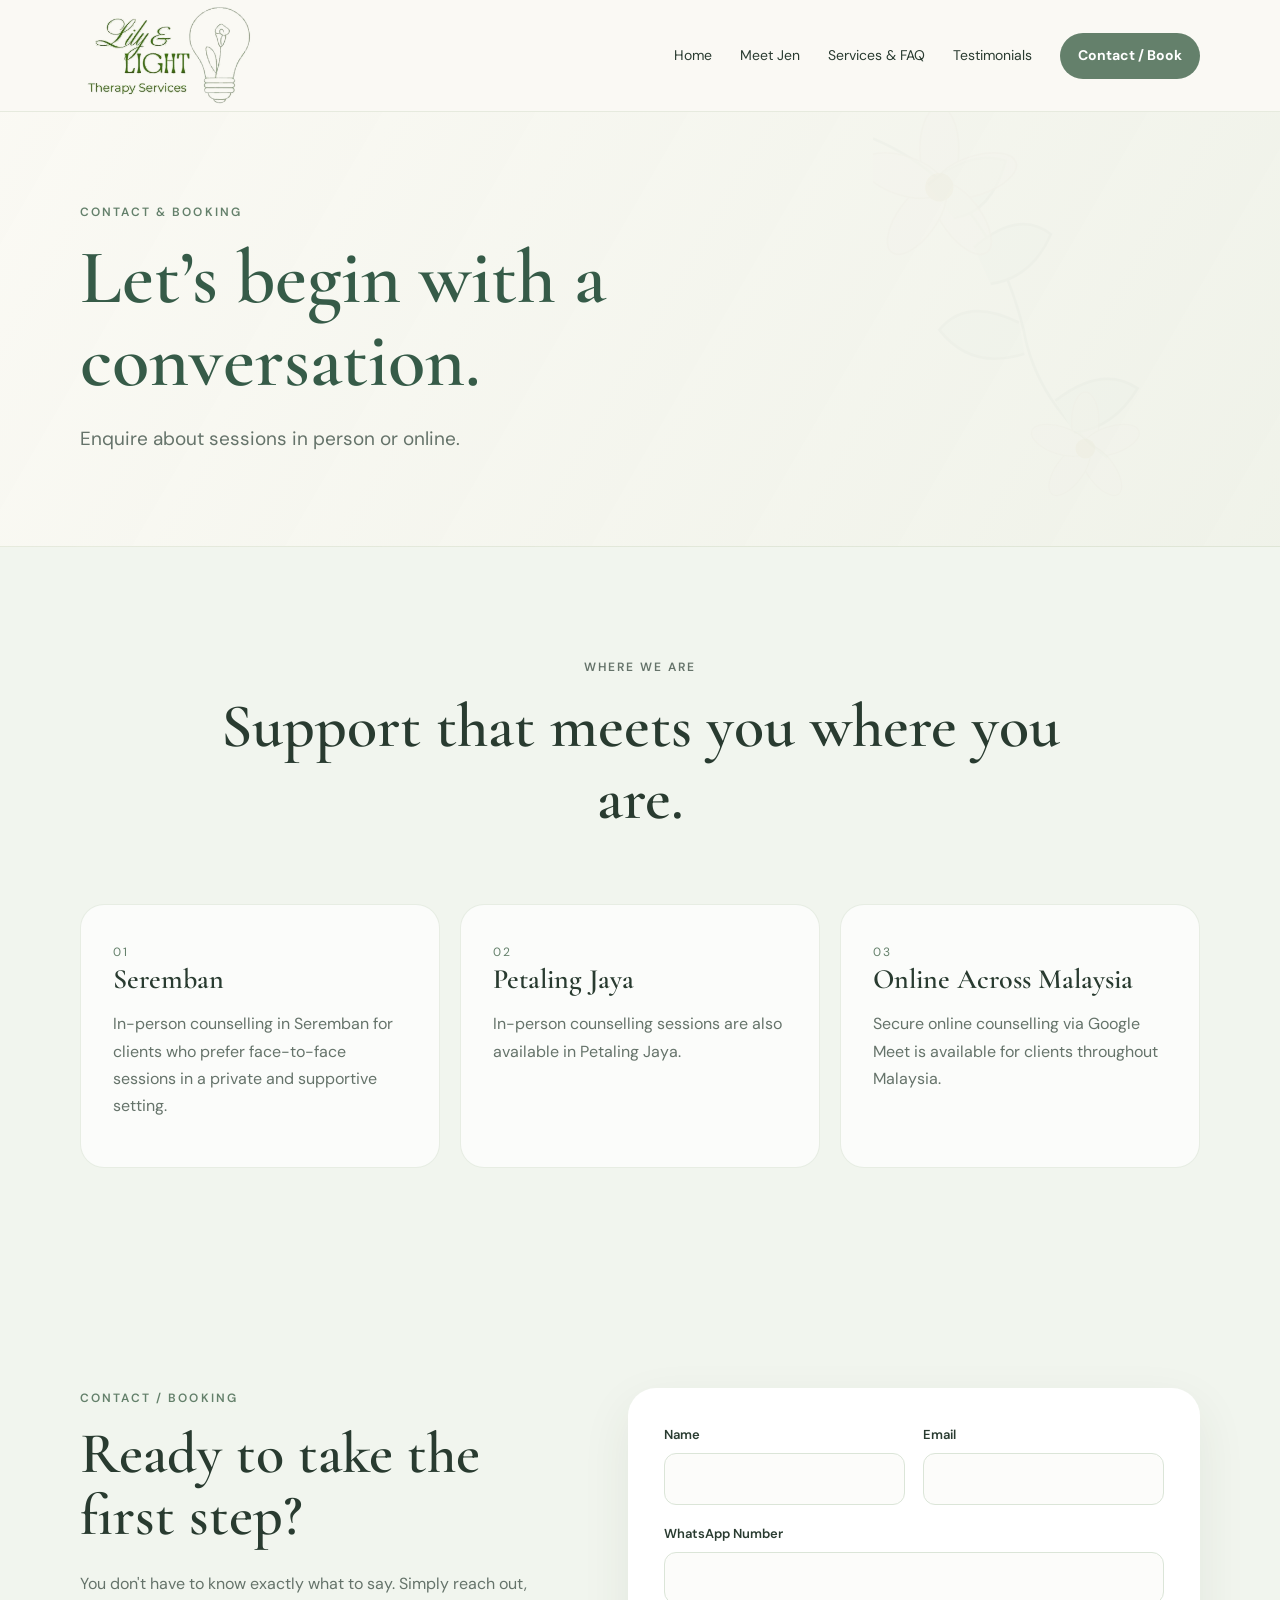
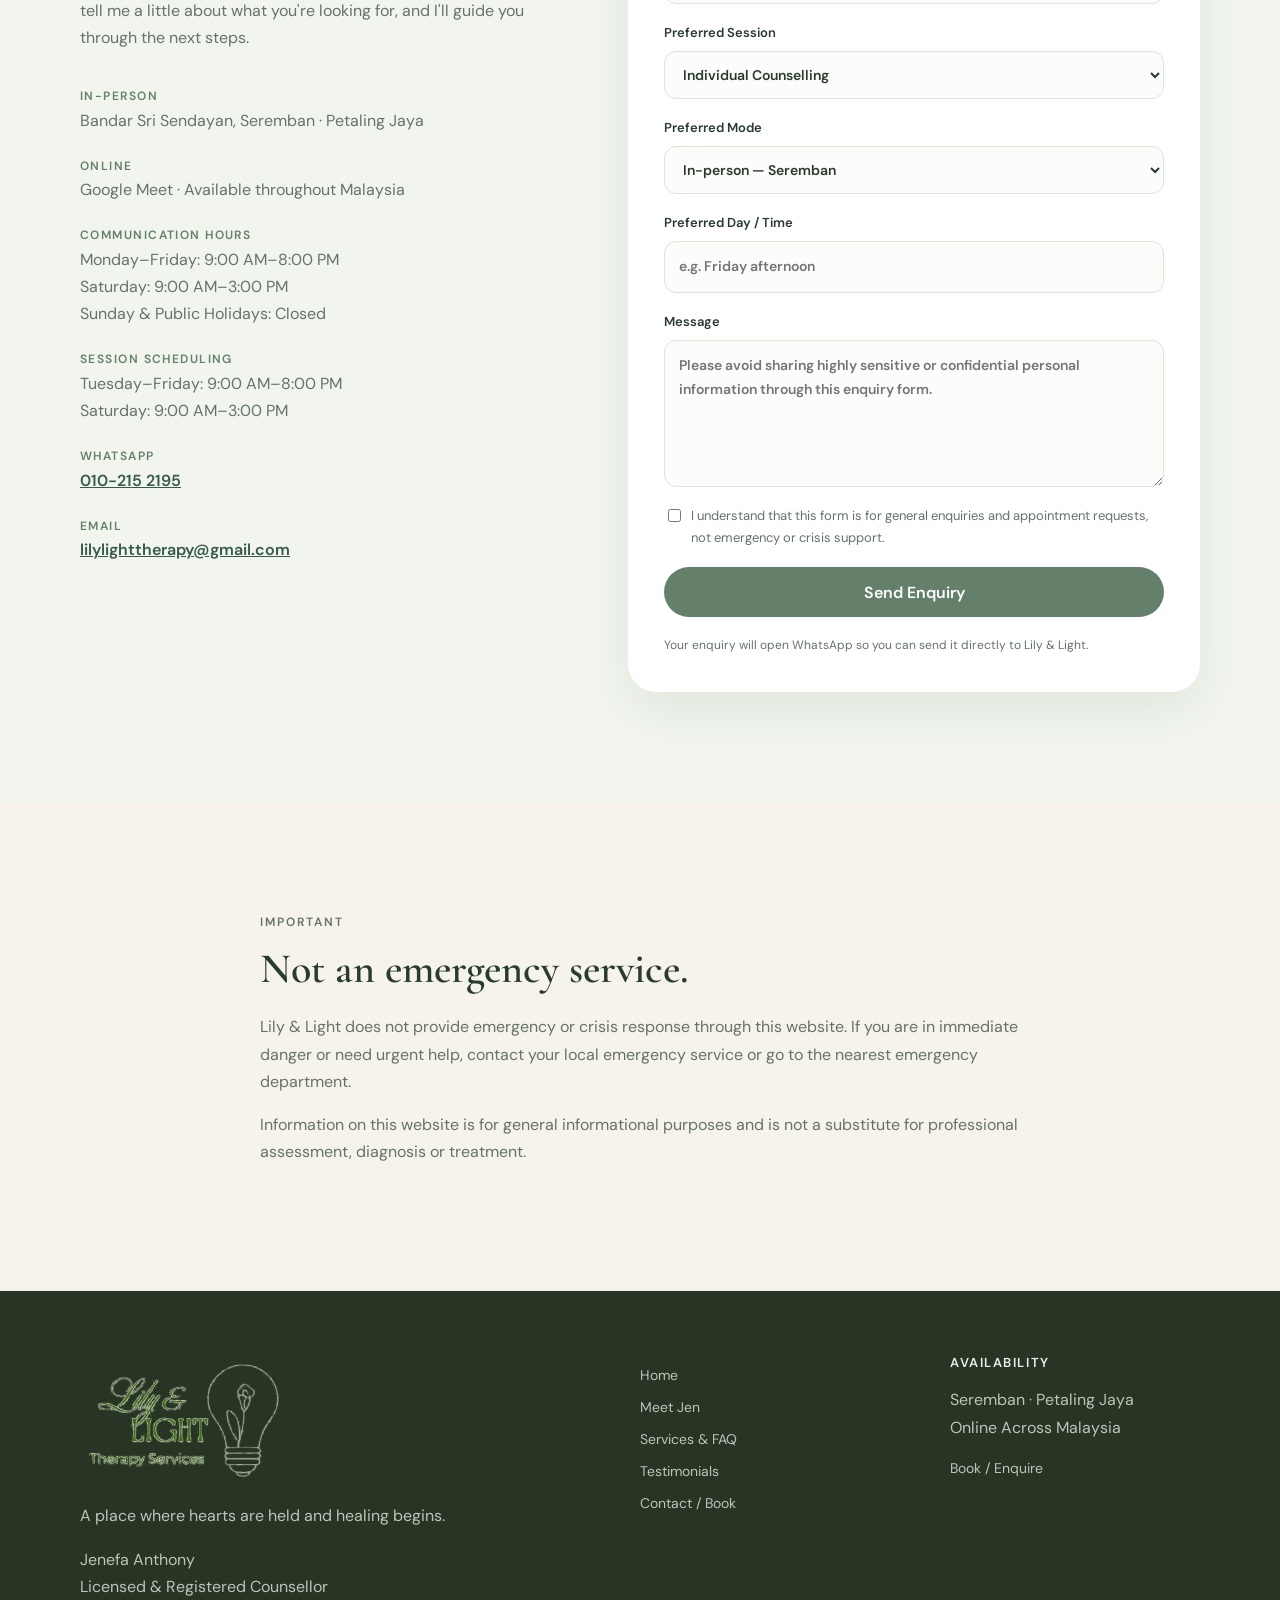
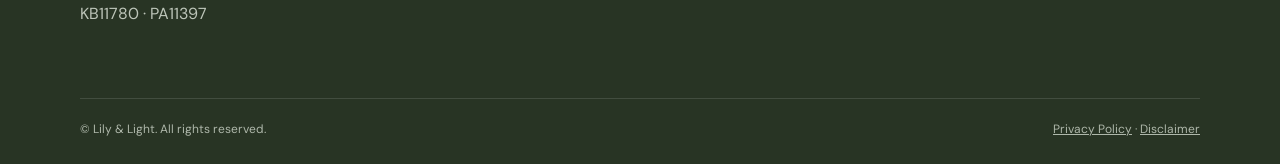
==== contact.html @ 7ad151fd "Multipages" ====
<!DOCTYPE html>

<html lang="en">
<head>
<meta charset="utf-8"/>
<meta content="width=device-width, initial-scale=1" name="viewport"/>
<meta content="Contact Lily &amp; Light Therapy Services for counselling in Seremban, Petaling Jaya or online across Malaysia." name="description"/>
<meta content="counselling Malaysia, counsellor Seremban, counsellor Petaling Jaya, online counselling Malaysia, couples counselling, Lily and Light" name="keywords"/>
<meta content="Lily &amp; Light" name="author"/>
<meta content="#55783c" name="theme-color"/>
<meta content="Contact &amp; Book | Lily &amp; Light Therapy Services" property="og:title"/>
<meta content="A place where hearts are held and healing begins." property="og:description"/>
<meta content="website" property="og:type"/>
<meta content="jenefa.jpg" property="og:image"/>
<title>Contact &amp; Book | Lily &amp; Light Therapy Services</title>
<link href="favicon.svg" rel="icon" type="image/svg+xml"/>
<link href="style.css" rel="stylesheet"/>
</head>
<body>
<a class="skip-link" href="#main">Skip to content</a>
<header class="site-header" id="top">
<div class="container nav-wrap">
<a aria-label="Lily &amp; Light home" class="brand" href="index.html"><img alt="Lily &amp; Light logo" src="logo.png"/></a>
<button aria-controls="site-nav" aria-expanded="false" aria-label="Open menu" class="menu-toggle" type="button"><span></span><span></span><span></span></button>
<nav aria-label="Primary navigation" class="site-nav" id="site-nav"><a href="index.html">Home</a><a href="meet-jen.html">Meet Jen</a><a href="services.html">Services &amp; FAQ</a><a href="testimonials.html">Testimonials</a><a aria-current="page" class="nav-cta" href="contact.html">Contact / Book</a></nav>
</div>
</header>
<main id="main"><section class="page-banner"><div class="container"><p class="eyebrow">CONTACT &amp; BOOKING</p><h1>Let’s begin with a conversation.</h1><p class="page-banner-desc">Enquire about sessions in person or online.</p></div></section><section class="section locations" id="locations">
<div class="container"><div class="section-heading centered"><p class="eyebrow">WHERE WE ARE</p><h2>Support that meets you where you are.</h2></div>
<div class="location-grid"><article><span>01</span><h3>Seremban</h3><p>In-person counselling in Seremban for clients who prefer face-to-face sessions in a private and supportive setting.</p></article><article><span>02</span><h3>Petaling Jaya</h3><p>In-person counselling sessions are also available in Petaling Jaya.</p></article><article><span>03</span><h3>Online Across Malaysia</h3><p>Secure online counselling via Google Meet is available for clients throughout Malaysia.</p></article></div>
</div>
</section><section class="contact section" id="contact">
<div class="container contact-grid"><div class="contact-copy"><p class="eyebrow">CONTACT / BOOKING</p><h2>Ready to take the first step?</h2><p>You don't have to know exactly what to say. Simply reach out, tell me a little about what you're looking for, and I'll guide you through the next steps.</p>
<div class="contact-details">
<div><span>In-person</span><p>Bandar Sri Sendayan, Seremban · Petaling Jaya</p></div>
<div><span>Online</span><p>Google Meet · Available throughout Malaysia</p></div>
<div><span>Communication Hours</span><p>Monday–Friday: 9:00 AM–8:00 PM<br/>Saturday: 9:00 AM–3:00 PM<br/>Sunday &amp; Public Holidays: Closed</p></div>
<div><span>Session Scheduling</span><p>Tuesday–Friday: 9:00 AM–8:00 PM<br/>Saturday: 9:00 AM–3:00 PM</p></div>
<div><span>WhatsApp</span><p><a href="https://wa.me/60102152195" rel="noopener" target="_blank">010-215 2195</a></p></div>
<div><span>Email</span><p><a href="mailto:lilylighttherapy@gmail.com">lilylighttherapy@gmail.com</a></p></div>
</div>
</div>
<form class="booking-form" id="bookingForm">
<div class="form-row"><label>Name<input autocomplete="name" name="name" required="" type="text"/></label><label>Email<input autocomplete="email" name="email" required="" type="email"/></label></div>
<label>WhatsApp Number<input autocomplete="tel" name="whatsapp" type="tel"/></label>
<label>Preferred Session<select name="enquiry"><option>Individual Counselling</option><option>Couples Counselling</option><option>Family Counselling</option><option>Personal Growth</option><option>Psychological Assessment</option><option>Workplace Wellbeing</option><option>Not sure / I'd like to enquire</option></select></label>
<label>Preferred Mode<select name="mode"><option>In-person — Seremban</option><option>In-person — Petaling Jaya</option><option>Online</option><option>Not sure</option></select></label>
<label>Preferred Day / Time<input name="preferred_time" placeholder="e.g. Friday afternoon" type="text"/></label>
<label>Message<textarea name="message" placeholder="Please avoid sharing highly sensitive or confidential personal information through this enquiry form." rows="5"></textarea></label>
<label class="consent"><input required="" type="checkbox"/><span>I understand that this form is for general enquiries and appointment requests, not emergency or crisis support.</span></label>
<button class="button button-primary" type="submit">Send Enquiry</button>
<p class="form-note" id="formNote">Your enquiry will open WhatsApp so you can send it directly to Lily &amp; Light.</p>
</form></div>
</section><section class="disclaimer section"><div class="container narrow"><p class="eyebrow">IMPORTANT</p><h2>Not an emergency service.</h2><p>Lily &amp; Light does not provide emergency or crisis response through this website. If you are in immediate danger or need urgent help, contact your local emergency service or go to the nearest emergency department.</p><p>Information on this website is for general informational purposes and is not a substitute for professional assessment, diagnosis or treatment.</p></div></section></main>
<footer class="site-footer"><div class="container footer-grid"><div><img alt="Lily &amp; Light" class="footer-logo" src="logo.png"/><p>A place where hearts are held and healing begins.</p><p>Jenefa Anthony<br/>Licensed &amp; Registered Counsellor<br/>KB11780 · PA11397</p></div><div><a href="index.html">Home</a><a href="meet-jen.html">Meet Jen</a><a href="services.html">Services &amp; FAQ</a><a href="testimonials.html">Testimonials</a><a aria-current="page" href="contact.html">Contact / Book</a></div><div><h3>Availability</h3><p>Seremban · Petaling Jaya<br/>Online Across Malaysia</p><a href="contact.html">Book / Enquire</a></div></div><div class="container footer-bottom"><span>© <span id="year"></span> Lily &amp; Light. All rights reserved.</span><span><a href="privacy.html">Privacy Policy</a> · <a href="disclaimer.html">Disclaimer</a></span></div></footer>
<script src="script.js"></script>
</body>
</html>
---- style.css ----
@import url('https://fonts.googleapis.com/css2?family=Cormorant+Garamond:wght@500;600;700&family=DM+Sans:wght@400;500;600&display=swap');

:root {
  --green: #55783c;
  --green-dark: #36562a;
  --green-soft: #dfe7d6;
  --sage: #eef1e8;
  --cream: #faf9f4;
  --warm: #f2ede2;
  --ink: #293027;
  --muted: #6f766b;
  --line: #d9dfd3;
  --white: #ffffff;
  --shadow: 0 18px 50px rgba(45, 63, 39, .08);
  --radius: 24px;
}

* { box-sizing: border-box; }
html { scroll-behavior: smooth; }
body {
  margin: 0;
  color: var(--ink);
  background: var(--cream);
  font-family: "DM Sans", Arial, sans-serif;
  line-height: 1.7;
}
img { max-width: 100%; display: block; }
a { color: inherit; }
.container { width: min(1120px, calc(100% - 40px)); margin: 0 auto; }
.narrow { max-width: 760px; }
.section { padding: 110px 0; }

.skip-link {
  position: fixed; left: 12px; top: -60px; z-index: 1000;
  background: var(--green-dark); color: white; padding: 10px 14px;
}
.skip-link:focus { top: 12px; }

.site-header {
  position: sticky; top: 0; z-index: 100;
  background: rgba(250,249,244,.93);
  backdrop-filter: blur(14px);
  border-bottom: 1px solid rgba(85,120,60,.12);
}
.nav-wrap { min-height: 88px; display: flex; align-items: center; justify-content: space-between; gap: 24px; }
.brand img { width: 180px; height: auto; }
.site-nav { display: flex; align-items: center; gap: 28px; font-size: 14px; }
.site-nav a { text-decoration: none; color: var(--ink); }
.site-nav a:hover { color: var(--green); }
.nav-cta {
  background: var(--green);
  color: white !important;
  padding: 11px 18px;
  border-radius: 999px;
}
.menu-toggle { display: none; border: 0; background: transparent; padding: 8px; }
.menu-toggle span { display: block; width: 25px; height: 2px; background: var(--ink); margin: 5px; }

.hero {
  position: relative; overflow: hidden;
  background: linear-gradient(135deg, #f7f7f0 0%, #e9eee1 100%);
  min-height: 690px;
  display: flex; align-items: center;
}
.hero-glow {
  position: absolute; width: 520px; height: 520px; border-radius: 50%;
  background: rgba(190, 205, 170, .24); right: -180px; top: -170px;
}
.hero-grid { display: grid; grid-template-columns: 1.1fr .9fr; align-items: center; gap: 60px; position: relative; }
.eyebrow {
  margin: 0 0 14px;
  color: var(--green);
  letter-spacing: .17em;
  font-size: 12px;
  font-weight: 600;
}
h1, h2, h3 { margin-top: 0; line-height: 1.08; font-family: "Cormorant Garamond", Georgia, serif; font-weight: 600; }
h1 { font-size: clamp(54px, 7vw, 86px); max-width: 720px; margin-bottom: 25px; }
h1 em { color: var(--green); font-style: normal; }
h2 { font-size: clamp(40px, 5vw, 58px); margin-bottom: 22px; }
h3 { font-size: 28px; margin-bottom: 12px; }
.hero-text { font-size: 18px; max-width: 630px; color: #5f675d; }
.hero-actions { display: flex; flex-wrap: wrap; gap: 12px; margin: 32px 0 18px; }
.button {
  display: inline-flex; justify-content: center; align-items: center;
  min-height: 50px; padding: 0 22px; border-radius: 999px;
  text-decoration: none; font: inherit; font-weight: 600; cursor: pointer;
  border: 1px solid transparent;
}
.button-primary { background: var(--green); color: white; }
.button-primary:hover { background: var(--green-dark); }
.button-ghost { border-color: var(--green); color: var(--green); background: transparent; }
.microcopy { color: var(--muted); font-size: 13px; }

.hero-art { min-height: 470px; position: relative; display: grid; place-items: center; }
.sun-ring {
  width: 350px; height: 350px; border: 1px solid rgba(85,120,60,.35);
  border-radius: 50%; position: relative;
}
.sun-ring::before, .sun-ring::after {
  content: ""; position: absolute; left: 50%; top: 50%;
  transform: translate(-50%,-50%); border-radius: 50%;
}
.sun-ring::before { width: 245px; height: 245px; background: rgba(255,255,255,.45); }
.sun-ring::after { width: 130px; height: 130px; background: rgba(205,220,191,.45); }
.quote-card {
  position: absolute; right: 5px; bottom: 35px; width: 275px;
  background: rgba(255,255,255,.9); padding: 28px; border-radius: 20px;
  box-shadow: var(--shadow);
}
.quote-card p { margin: 0; font-family: "Cormorant Garamond", Georgia, serif; font-size: 26px; line-height: 1.2; }
.quote-mark { color: var(--green); font: 50px Georgia, serif; line-height: .5; }

.intro { background: var(--cream); }
.intro h2 { max-width: 680px; }
.intro p { color: var(--muted); font-size: 17px; }

.services-section { background: var(--sage); }
.section-heading { display: flex; justify-content: space-between; align-items: end; gap: 50px; margin-bottom: 48px; }
.section-heading > p { max-width: 390px; color: var(--muted); }
.service-grid { display: grid; grid-template-columns: repeat(4,1fr); gap: 18px; }
.service-card {
  background: rgba(255,255,255,.74); border: 1px solid rgba(85,120,60,.12);
  border-radius: var(--radius); padding: 30px; min-height: 300px;
}
.service-card .icon { color: var(--green); font-size: 12px; letter-spacing: .15em; margin-bottom: 48px; font-weight: 600; }
.service-card p { color: var(--muted); font-size: 14px; }

.split-section { background: var(--cream); }
.split-grid { display: grid; grid-template-columns: .9fr 1.1fr; gap: 80px; align-items: center; }
.image-panel {
  min-height: 500px; border-radius: 160px 160px 30px 30px;
  background: linear-gradient(150deg, #dfe7d6, #f3eee3);
  position: relative; overflow: hidden; display: flex; align-items: end;
}
.botanical { position: absolute; inset: 50px 40px 80px; }
.botanical span {
  position: absolute; bottom: 0; left: 50%; width: 3px; height: 340px;
  background: var(--green); transform-origin: bottom; opacity: .45;
}
.botanical span:nth-child(1) { transform: rotate(-24deg); }
.botanical span:nth-child(2) { transform: rotate(16deg); }
.botanical span:nth-child(3) { transform: rotate(-48deg); height: 240px; }
.botanical span:nth-child(4) { transform: rotate(45deg); height: 270px; }
.image-caption {
  position: relative; z-index: 2; background: rgba(250,249,244,.88);
  padding: 16px 20px; margin: 0 20px 20px; border-radius: 16px;
  font-family: "Cormorant Garamond", Georgia, serif; font-size: 23px;
}
.content-panel p { color: var(--muted); }
.signature { color: var(--green) !important; font-family: "Cormorant Garamond", Georgia, serif; font-size: 24px; }

.approach { background: #f3eee3; }
.centered { display: block; text-align: center; max-width: 720px; margin-left: auto; margin-right: auto; }
.centered p:last-child { color: var(--muted); }
.approach-grid { display: grid; grid-template-columns: repeat(3,1fr); gap: 25px; margin-top: 55px; }
.approach-grid > div { padding: 28px 0; border-top: 1px solid rgba(85,120,60,.3); }
.approach-grid span { color: var(--green); font-size: 12px; letter-spacing: .15em; }
.approach-grid p { color: var(--muted); }

.quote-section { background: var(--green-dark); color: white; padding: 95px 0; text-align: center; }
.quote-section .eyebrow { color: #dfe7d6; }
blockquote { margin: 0 auto; max-width: 800px; font: 600 clamp(42px,6vw,70px)/1.05 "Cormorant Garamond", Georgia, serif; }

.faq { background: var(--cream); }
.faq-grid { display: grid; grid-template-columns: .8fr 1.2fr; gap: 90px; }
.faq-intro { color: var(--muted); }
.accordion details { border-top: 1px solid var(--line); padding: 22px 0; }
.accordion details:last-child { border-bottom: 1px solid var(--line); }
.accordion summary { cursor: pointer; font-family: "Cormorant Garamond", Georgia, serif; font-size: 25px; font-weight: 600; }
.accordion p { color: var(--muted); max-width: 680px; }

.contact { background: var(--sage); }
.contact-grid { display: grid; grid-template-columns: .9fr 1.1fr; gap: 80px; align-items: start; }
.contact-copy > p:not(.eyebrow) { color: var(--muted); max-width: 520px; }
.contact-details { margin-top: 35px; display: grid; gap: 22px; }
.contact-details span { display: block; color: var(--green); font-size: 12px; letter-spacing: .12em; text-transform: uppercase; font-weight: 600; }
.contact-details a { color: var(--green-dark); font-weight: 600; }
.contact-details p { margin: 0; color: var(--muted); }

.booking-form {
  background: white; padding: 36px; border-radius: 28px; box-shadow: var(--shadow);
  display: grid; gap: 18px;
}
.form-row { display: grid; grid-template-columns: 1fr 1fr; gap: 18px; }
label { display: grid; gap: 7px; font-size: 13px; font-weight: 600; }
input, select, textarea {
  width: 100%; border: 1px solid var(--line); border-radius: 12px;
  padding: 13px 14px; background: #fcfcfa; color: var(--ink);
  font: inherit; font-size: 14px; outline: none;
}
input:focus, select:focus, textarea:focus { border-color: var(--green); box-shadow: 0 0 0 3px rgba(85,120,60,.10); }
textarea { resize: vertical; }
.consent { grid-template-columns: auto 1fr; align-items: start; font-weight: 400; color: var(--muted); }
.consent input { width: auto; margin-top: 4px; }
.form-note { margin: 0; font-size: 12px; color: var(--muted); }

.disclaimer { background: #f6f3eb; }
.disclaimer h2 { font-size: 42px; }
.disclaimer p { color: var(--muted); }

.site-footer { background: #283424; color: #edf0e9; padding: 65px 0 25px; }
.footer-grid { display: grid; grid-template-columns: 2fr 1fr 1fr; gap: 60px; }
.footer-logo { width: 210px; filter: brightness(0) invert(1); opacity: .9; margin-bottom: 12px; }
.footer-grid p { color: #bdc5b9; }
.footer-grid h3 { font-family: "DM Sans", sans-serif; font-size: 13px; text-transform: uppercase; letter-spacing: .12em; }
.footer-grid a { display: block; color: #bdc5b9; text-decoration: none; margin: 8px 0; font-size: 14px; }
.footer-grid a:hover { color: white; }
.footer-bottom {
  margin-top: 55px; padding-top: 20px; border-top: 1px solid rgba(255,255,255,.12);
  display: flex; justify-content: space-between; gap: 20px; color: #aeb7aa; font-size: 12px;
}
.footer-bottom a { color: inherit; }

@media (max-width: 900px) {
  .site-nav { gap: 16px; }
  .service-grid { grid-template-columns: repeat(2,1fr); }
  .hero-grid, .split-grid, .contact-grid, .faq-grid { grid-template-columns: 1fr; }
  .hero { padding: 80px 0; }
  .hero-art { min-height: 380px; }
  .split-grid, .contact-grid, .faq-grid { gap: 45px; }
  .approach-grid { grid-template-columns: 1fr; gap: 0; }
}

@media (max-width: 700px) {
  .container { width: min(100% - 28px, 560px); }
  .section { padding: 75px 0; }
  .nav-wrap { min-height: 72px; }
  .brand img { width: 150px; }
  .menu-toggle { display: block; }
  .site-nav {
    display: none; position: absolute; top: 72px; left: 14px; right: 14px;
    background: white; padding: 20px; border-radius: 18px; box-shadow: var(--shadow);
    flex-direction: column; align-items: stretch;
  }
  .site-nav.open { display: flex; }
  .site-nav a { padding: 10px; }
  .nav-cta { text-align: center; }
  h1 { font-size: clamp(48px, 15vw, 68px); }
  .hero-grid { gap: 20px; }
  .hero-art { min-height: 300px; }
  .sun-ring { width: 270px; height: 270px; }
  .sun-ring::before { width: 190px; height: 190px; }
  .quote-card { width: 225px; right: 0; bottom: 10px; padding: 20px; }
  .quote-card p { font-size: 22px; }
  .section-heading { display: block; }
  .section-heading > p { margin-top: 18px; }
  .service-grid { grid-template-columns: 1fr; }
  .service-card { min-height: auto; }
  .image-panel { min-height: 390px; }
  .form-row { grid-template-columns: 1fr; }
  .booking-form { padding: 24px; }
  .footer-grid { grid-template-columns: 1fr 1fr; gap: 30px; }
  .footer-grid > div:first-child { grid-column: 1 / -1; }
  .footer-bottom { flex-direction: column; }
}

/* 2026 Lily & Light content refresh */
.credential { margin: 24px 0 0; padding-left: 16px; border-left: 2px solid var(--green); display: grid; gap: 2px; }
.credential span { color: var(--muted); font-size: 14px; }
.callout { color: var(--green-dark) !important; font-family: "Cormorant Garamond", Georgia, serif; font-size: 27px !important; font-weight: 600; }
.service-grid-wide { grid-template-columns: repeat(3, 1fr); }
.service-grid-wide .service-card { min-height: 285px; }
.small-quote { margin: 28px 0; padding: 24px 26px; border-left: 3px solid var(--green); background: var(--sage); font: 600 25px/1.3 "Cormorant Garamond", Georgia, serif; }
.registration { color: var(--ink) !important; }
.approach-four { grid-template-columns: repeat(4, 1fr); }
.approach-note { text-align: center; margin: 36px auto 0; color: var(--muted); }
.methods { background: var(--cream); }
.methods-grid { display: grid; grid-template-columns: .85fr 1.15fr; gap: 80px; align-items: start; }
.methods-grid > div:first-child > p:last-child { color: var(--muted); }
.method-list { display: flex; flex-wrap: wrap; gap: 10px; }
.method-list span { padding: 12px 16px; background: var(--sage); border: 1px solid var(--line); border-radius: 999px; font-size: 14px; }
.locations { background: var(--sage); }
.location-grid { display: grid; grid-template-columns: repeat(3,1fr); gap: 20px; }
.location-grid article { background: rgba(255,255,255,.72); border: 1px solid rgba(85,120,60,.12); border-radius: var(--radius); padding: 32px; }
.location-grid article > span { color: var(--green); font-size: 12px; letter-spacing: .15em; }
.location-grid p { color: var(--muted); }
.expect { background: var(--cream); }
.expect-lines { margin: 28px 0; padding: 22px 28px; border-radius: 18px; background: var(--warm); }
.expect-lines p { margin: 5px 0; font-family: "Cormorant Garamond", Georgia, serif; font-size: 24px; }
.quote-sign { margin: 24px 0 0; color: #dfe7d6; }
.session-prices { margin: 30px 0; display: grid; gap: 10px; }
.session-prices > div { background: rgba(255,255,255,.62); border: 1px solid var(--line); border-radius: 14px; padding: 14px 16px; display: flex; justify-content: space-between; gap: 18px; }
.session-prices span { color: var(--green-dark); }
@media (max-width: 900px) {
  .service-grid-wide { grid-template-columns: repeat(2,1fr); }
  .approach-four { grid-template-columns: repeat(2,1fr); }
  .methods-grid { grid-template-columns: 1fr; gap: 35px; }
  .location-grid { grid-template-columns: 1fr; }
}
@media (max-width: 700px) {
  .service-grid-wide, .approach-four { grid-template-columns: 1fr; }
  .session-prices > div { display: grid; gap: 2px; }
}


/* Profile photo */
.profile-image-panel {
  min-height: 560px;
  align-items: end;
  background: var(--warm);
}
.profile-photo {
  position: absolute;
  inset: 0;
  width: 100%;
  height: 100%;
  object-fit: cover;
  object-position: center 35%;
}
.profile-image-panel .image-caption {
  z-index: 3;
}

/* Testimonials */
.testimonials {
  background: var(--warm);
}
.testimonial-card {
  min-height: 260px;
  display: flex;
  flex-direction: column;
}
.testimonial-card blockquote {
  margin: 0;
  font: 500 25px/1.35 "Cormorant Garamond", Georgia, serif;
  max-width: none;
}
.testimonial-author {
  margin-top: auto;
  padding-top: 22px;
  color: var(--green-dark) !important;
  font-weight: 600;
}


@media (max-width: 700px) {
  .profile-image-panel {
    min-height: 430px;
    border-radius: 100px 100px 24px 24px;
  }
}
/* Lily & Light – Section heading alignment fix */

.approach .section-heading,
.locations .section-heading,
.testimonials .section-heading {
  display: flex;
  flex-direction: column;
  align-items: center;
  justify-content: center;
  text-align: center;
  max-width: 900px;
  margin: 0 auto 48px;
  gap: 0;
}

.approach .section-heading h2,
.locations .section-heading h2,
.testimonials .section-heading h2 {
  font-size: clamp(38px, 5vw, 62px);
  line-height: 1.15;
  max-width: 850px;
  margin: 0 auto 22px;
  text-align: center;
}

.approach .section-heading p,
.locations .section-heading p,
.testimonials .section-heading p {
  text-align: center;
  margin-left: auto;
  margin-right: auto;
}

.approach .section-heading p:last-child,
.locations .section-heading p:last-child,
.testimonials .section-heading p:last-child {
  max-width: 650px;
  line-height: 1.7;
}

@media (max-width: 700px) {
  .approach .section-heading h2,
  .locations .section-heading h2,
  .testimonials .section-heading h2 {
    font-size: clamp(36px, 9vw, 46px);
  }
}
/* Display original Lily & Light logo */
.footer-logo {
  filter: none;
  opacity: 1;
  width: 210px;
  height: auto;
}

/* Floral refresh — decorative CSS only; original branding and photo remain intact */
:root { --green:#64806b; --green-dark:#365b48; --green-soft:#e6eee6; --sage:#f1f5ee; --cream:#fcfaf5; --warm:#f5efe5; --ink:#293b30; --muted:#65736a; --line:#dbe5d8; }
body { background-color:var(--cream); }
.hero, .split-section, .testimonials, .faq, .floral-page { position:relative; isolation:isolate; overflow:hidden; }
.hero::before, .split-section::before, .testimonials::before, .faq::before, .floral-page::before { content:""; position:absolute; inset:0; z-index:-1; pointer-events:none; background-image:radial-gradient(ellipse 140px 220px at 4% 10%, rgba(162,188,153,.17), transparent 75%),radial-gradient(ellipse 180px 120px at 96% 85%, rgba(225,183,169,.16), transparent 78%),url('floral-corner.svg'); background-position:center,center,left top; background-size:auto,auto,440px auto; background-repeat:no-repeat; }
.testimonials::before,.faq::before { background-position:center,center,right top; transform:scaleX(-1); }
.profile-photo { object-fit:cover; object-position:center top; }
.about-read-more { display:inline-flex; margin:12px 0 20px; }
.testimonial-card { background:rgba(255,255,255,.9); border:1px solid #dce6d9; box-shadow:0 16px 38px rgba(49,75,55,.07); display:flex; flex-direction:column; }
.testimonial-card blockquote { flex:1; font-size:15px; line-height:1.85; }
.testimonial-mark { font-family:'Cormorant Garamond',serif; color:#8ba58b; font-size:68px; line-height:.8; }
.testimonial-author { font-weight:600; color:var(--green-dark); margin-top:20px; }
.story-layout { display:grid; grid-template-columns:minmax(230px, .75fr) minmax(0,1.25fr); gap:clamp(28px,6vw,90px); align-items:start; }
.story-photo { position:sticky; top:120px; }
.story-photo img { width:100%; border-radius:200px 200px 22px 22px; box-shadow:var(--shadow); }
.story-content { background:rgba(255,255,255,.82); padding:clamp(22px,4vw,52px); border-radius:26px; border:1px solid var(--line); }
.story-content h1 { font-family:'Cormorant Garamond',serif; font-size:clamp(46px,6vw,72px); line-height:1.05; margin:0 0 25px; }
.story-content p { margin:0 0 20px; }
.story-footer { padding:25px 0; background:var(--green-dark); color:white; }
@media(max-width:760px){ .story-layout{grid-template-columns:1fr;} .story-photo{position:static;max-width:360px;margin:auto;} .hero::before,.split-section::before,.testimonials::before,.faq::before{background-size:auto,auto,260px auto;} }

/* Multi-page layout */
.site-nav a[aria-current="page"]{color:var(--green-dark);font-weight:700}
.page-banner{padding:90px 0 72px;background:linear-gradient(120deg,rgba(250,249,244,.94),rgba(238,241,232,.9)),url("floral-corner.svg") no-repeat right top;background-size:auto,auto 100%;border-bottom:1px solid rgba(85,120,60,.12)}
.page-banner h1{max-width:900px;font-size:clamp(42px,6vw,78px);line-height:1.08;margin:12px 0 20px;color:var(--green-dark)}
.page-banner-desc{max-width:670px;font-size:19px;color:var(--muted)}
.home-paths{background:var(--cream)}
.home-paths h2{max-width:740px;margin:12px 0 38px}
.path-grid{display:grid;grid-template-columns:repeat(3,minmax(0,1fr));gap:22px}
.path-card{display:flex;flex-direction:column;gap:14px;padding:32px;background:white;border:1px solid #dce5d5;border-radius:20px;color:var(--ink);text-decoration:none;box-shadow:0 10px 25px rgba(40,60,38,.04);transition:transform .2s,box-shadow .2s}
.path-card:hover{transform:translateY(-4px);box-shadow:0 15px 35px rgba(40,60,38,.1)}
.path-card span{font-size:11px;letter-spacing:.12em;color:var(--green)}
.path-card h3{font-size:29px;margin:0}.path-card p{flex:1;color:var(--muted);margin:0}.path-card strong{color:var(--green-dark)}
.page-cta{text-align:center;background:var(--sage);padding:80px 20px}.page-cta h2{margin:0 0 14px}.page-cta p{margin:0 0 25px}.page-cta a{display:inline-block;text-decoration:none}
@media(max-width:760px){.path-grid{grid-template-columns:1fr}.page-banner{padding:65px 0 50px}.page-banner-desc{font-size:17px}.path-card{padding:24px}}
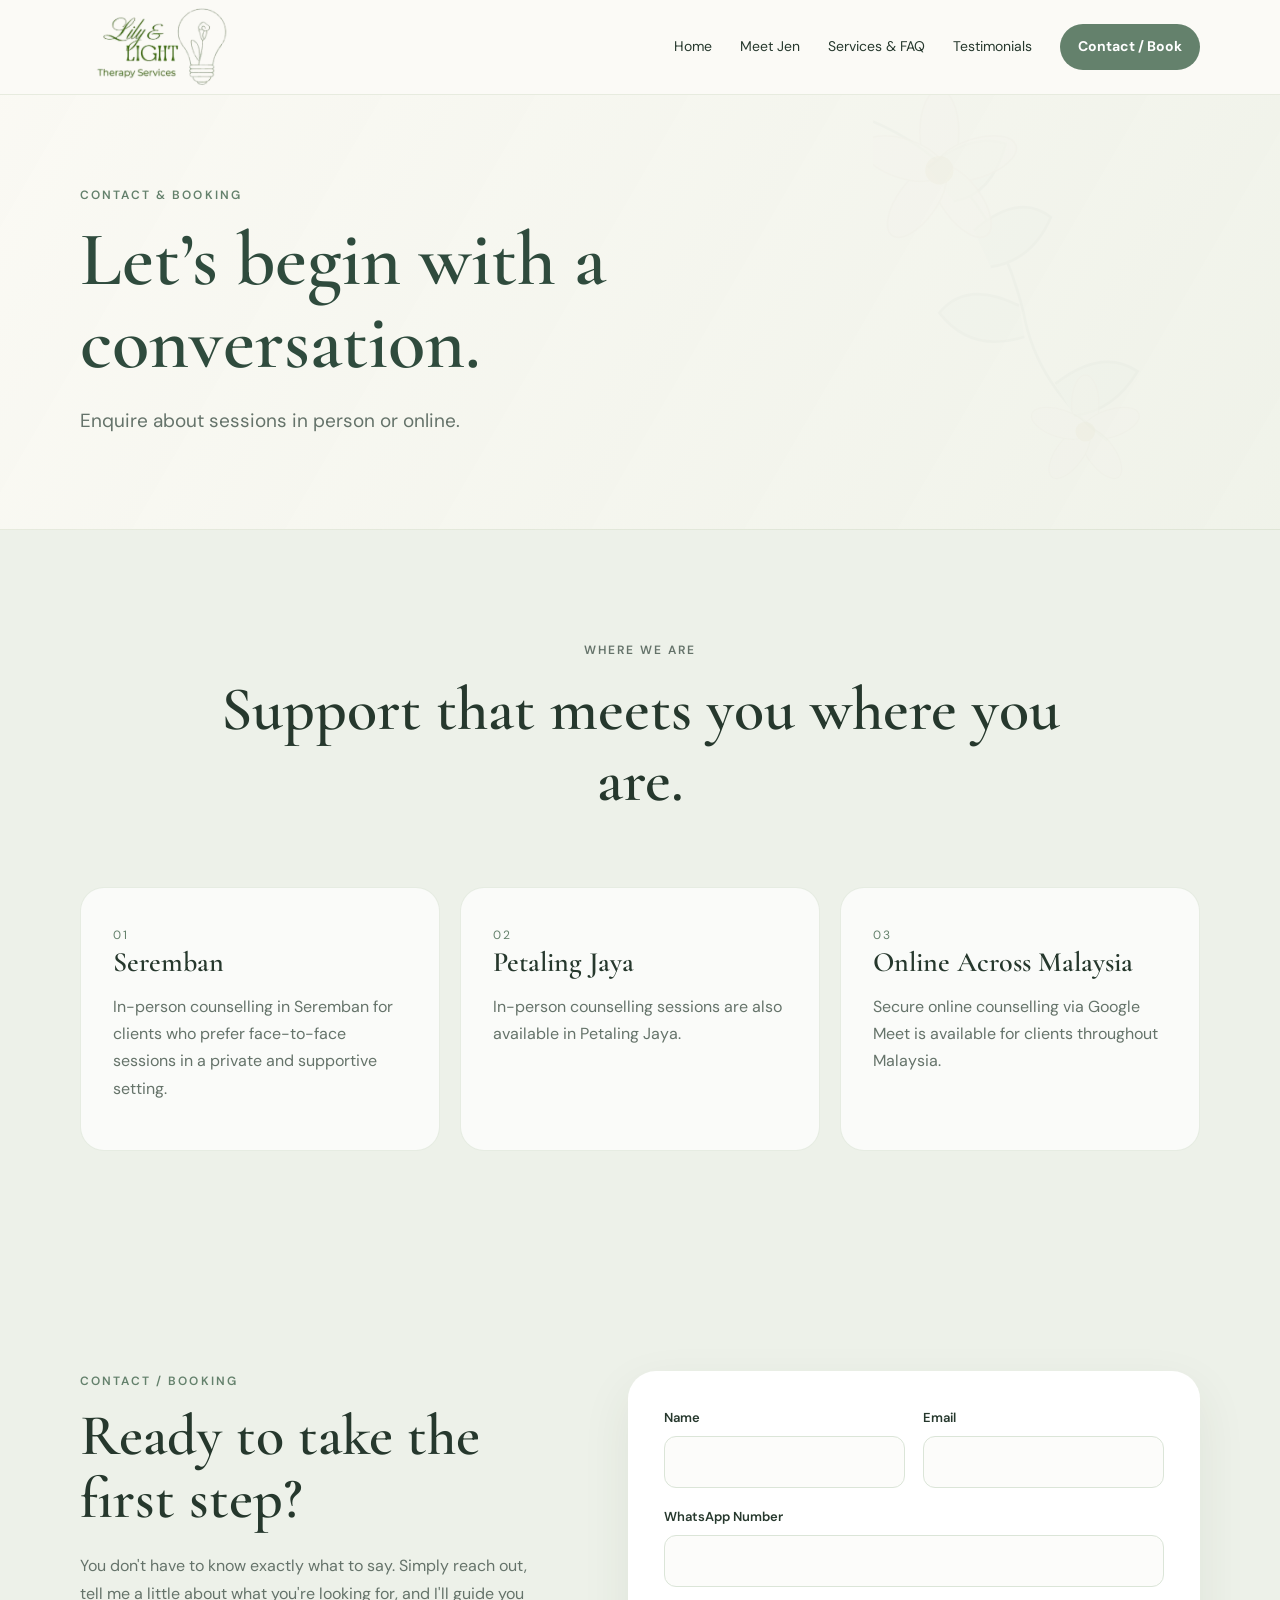
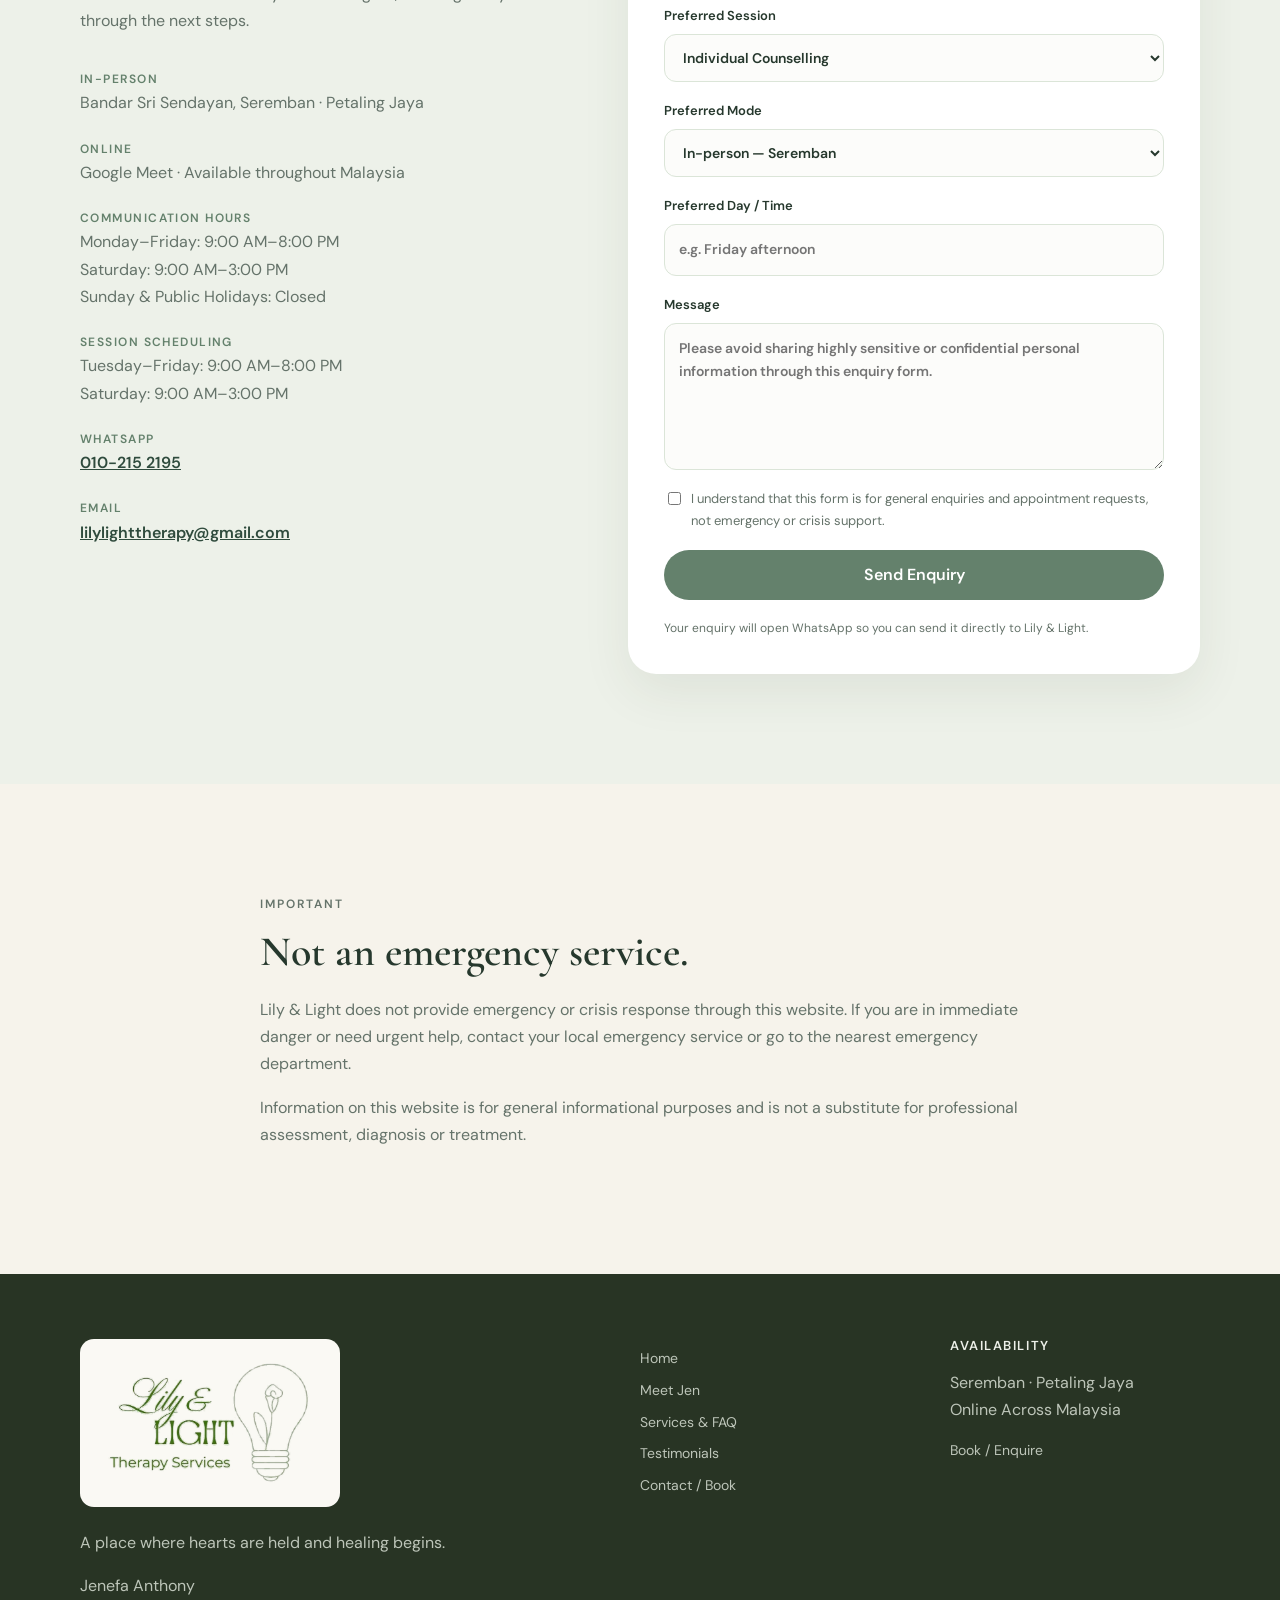
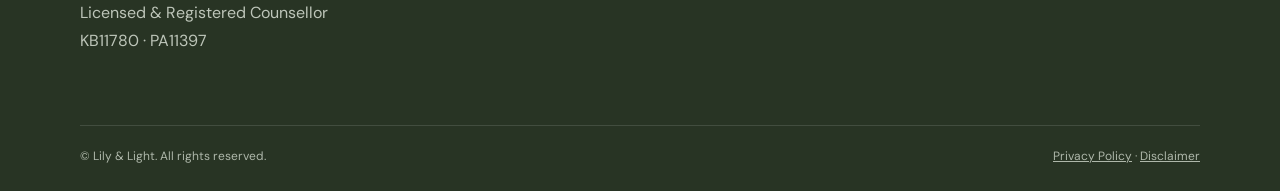
==== commit 8eeae8a0: "4th Version" ====
--- a/contact.html
+++ b/contact.html
@@ -14,7 +14,7 @@
 <meta content="jenefa.jpg" property="og:image"/>
 <title>Contact &amp; Book | Lily &amp; Light Therapy Services</title>
 <link href="favicon.svg" rel="icon" type="image/svg+xml"/>
-<link href="style.css" rel="stylesheet"/>
+<link href="style.css?v=footer2" rel="stylesheet"/>
 </head>
 <body>
 <a class="skip-link" href="#main">Skip to content</a>
--- a/style.css
+++ b/style.css
@@ -430,3 +430,47 @@
 .path-card h3{font-size:29px;margin:0}.path-card p{flex:1;color:var(--muted);margin:0}.path-card strong{color:var(--green-dark)}
 .page-cta{text-align:center;background:var(--sage);padding:80px 20px}.page-cta h2{margin:0 0 14px}.page-cta p{margin:0 0 25px}.page-cta a{display:inline-block;text-decoration:none}
 @media(max-width:760px){.path-grid{grid-template-columns:1fr}.page-banner{padding:65px 0 50px}.page-banner-desc{font-size:17px}.path-card{padding:24px}}
+
+/* Polished multipage refresh — v4 */
+:root { --green:#64816c; --green-dark:#2f4b3d; --ink:#26382d; --sage:#edf1e9; --cream:#fbfaf6; }
+body{background:#fbfaf6}
+.site-header{background:rgba(251,250,246,.97)}
+.nav-wrap{min-height:94px}
+.brand img{width:165px;max-height:88px;object-fit:contain}
+.hero{min-height:640px;background:linear-gradient(115deg,#f5f6ed 0%,#edf2e9 75%,#e6eee5 100%);padding:80px 0}
+.hero-grid{grid-template-columns:1.05fr .95fr;gap:74px}
+.hero h1{font-size:clamp(50px,5.8vw,79px);letter-spacing:-.025em}
+.hero-text{font-size:17px;line-height:1.9}
+.hero-photo-art{min-height:500px;position:relative}
+.hero-photo-frame{width:min(390px,90%);height:470px;overflow:hidden;border-radius:220px 220px 20px 20px;border:9px solid rgba(255,255,255,.9);box-shadow:0 24px 55px rgba(44,71,53,.14);background:#cbd7c7}
+.hero-photo-frame img{width:100%;height:100%;object-fit:cover;object-position:center 28%}
+.hero-photo-note{position:absolute;bottom:14px;left:0;max-width:250px;background:#fff;padding:19px 24px;border-radius:16px;box-shadow:0 12px 36px rgba(40,60,38,.12);font-family:"Cormorant Garamond",Georgia,serif;font-size:23px;line-height:1.25;color:var(--green-dark)}
+.home-paths{background:#f6f6f0;padding:90px 0 105px}
+.home-paths h2{max-width:820px}
+.path-grid{display:grid!important;grid-template-columns:repeat(3,minmax(0,1fr))!important;gap:22px!important}
+.path-card{display:flex!important;flex-direction:column!important;min-height:295px;padding:32px!important;background:#fff!important;border:1px solid #dce5d5!important;border-radius:20px!important;color:var(--ink)!important;text-decoration:none!important;box-shadow:0 12px 30px rgba(40,60,38,.055)!important;transition:transform .2s,box-shadow .2s}
+.path-card:hover{transform:translateY(-5px);box-shadow:0 18px 38px rgba(40,60,38,.12)!important}
+.path-card span{font-size:11px;letter-spacing:.12em;color:var(--green);font-weight:600}
+.path-card h3{font-size:32px;margin:0;line-height:1.1;text-decoration:none}
+.path-card p{flex:1;color:var(--muted);font-size:15px;line-height:1.7;margin:0;text-decoration:none}
+.path-card strong{font-size:13px;color:var(--green-dark);margin-top:8px}
+.page-cta{background:#eaf0e8;padding:85px 20px}
+.page-cta .button{display:inline-flex!important;text-decoration:none!important;margin-top:14px}
+.intro{padding:90px 0}
+@media(max-width:900px){.hero-grid{gap:30px}.hero-photo-frame{height:400px}.path-grid{gap:14px!important}.path-card{padding:24px!important}}
+@media(max-width:760px){.hero{padding:55px 0;min-height:auto}.hero-grid{grid-template-columns:1fr;gap:20px}.hero h1{font-size:clamp(46px,11vw,64px)}.hero-photo-art{min-height:410px}.hero-photo-frame{width:min(310px,88%);height:390px}.hero-photo-note{left:4%;bottom:0;max-width:215px}.path-grid{grid-template-columns:1fr!important}.path-card{min-height:220px}.home-paths{padding:70px 0}}
+
+/* Footer logo: keep original artwork legible against the dark footer. */
+.site-footer .footer-logo {
+  display: block;
+  width: min(260px, 100%);
+  height: auto;
+  box-sizing: border-box;
+  padding: 16px 20px;
+  margin: 0 0 22px;
+  background: #faf9f4;
+  border-radius: 14px;
+  filter: none;
+  opacity: 1;
+  object-fit: contain;
+}
